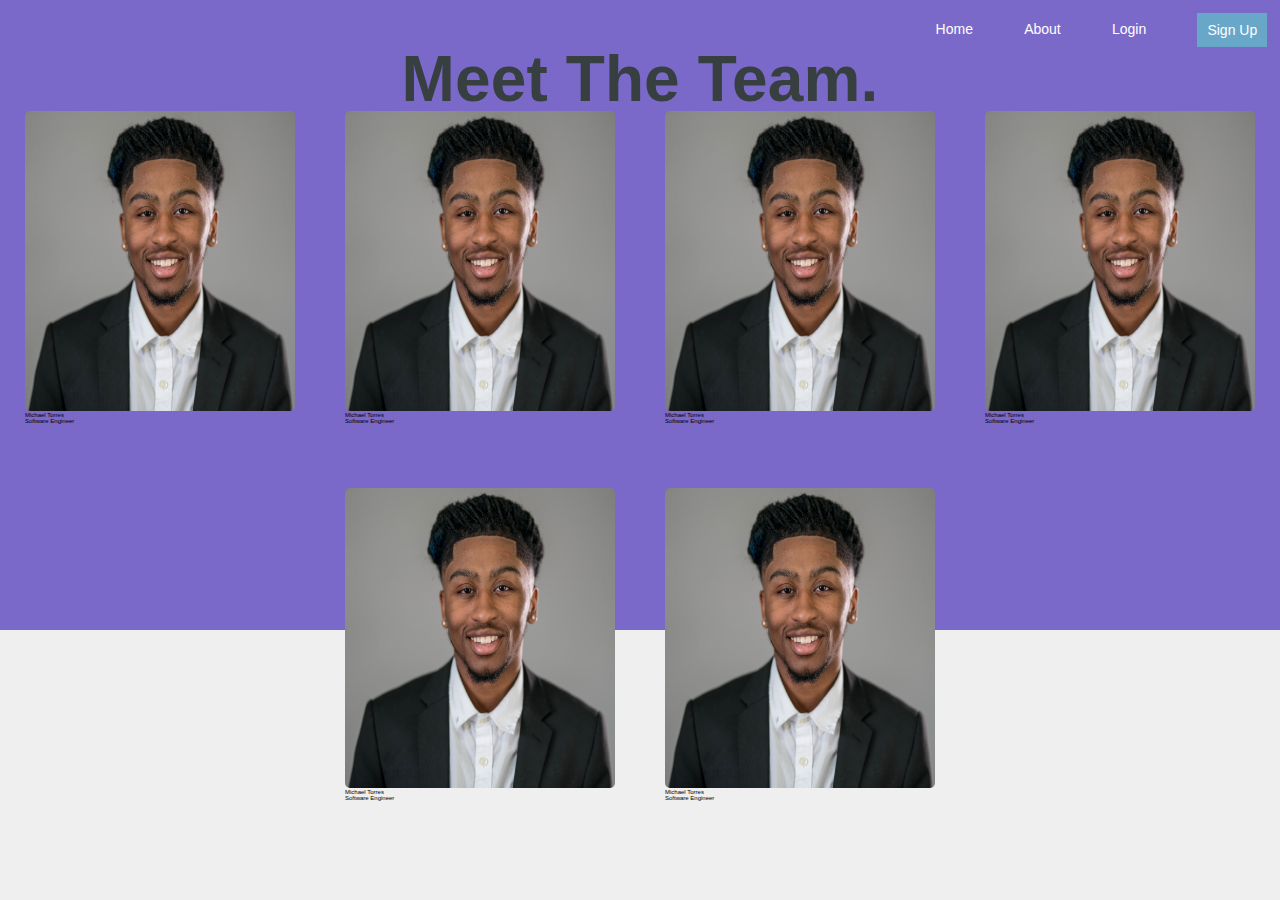
==== about.html @ 739b8d9a "added team images and delted some files" ====
<!DOCTYPE html>
<html lang="en">

<head>
    <meta charset="UTF-8">
    <meta name="viewport" content="width=device-width, initial-scale=1.0">
    <title>Sleep Tracker</title>
    <link rel="stylesheet" href="./css/about.css">
</head>

<body>
    <header>
        <nav>
            <span><i class="fas fa-cloud-moon fa-10x"></i></span>
            <a href="./index.html">Home</a>
            <a href="#">About</a>
            <a href="#">Login</a>
            <a href="#">Sign Up</a>
        </nav>
        <section class="team">
            <h1>Meet The Team.</h1>
            <div class="box-container">
                <div class="row">
                    <div class="team-box">
                        <img src="./imgs/portrait.jpeg" />
                        <div class="hidden">
                            <h2>Michael Torres</h2>
                            <h3>Software Engineer</h3>
                        </div>
                    </div>
                    <div class="team-box">
                        <img src="./imgs/portrait.jpeg" />
                        <div class="hidden">
                            <h2>Michael Torres</h2>
                            <h3>Software Engineer</h3>
                        </div>
                    </div>
                    <div class="team-box">
                        <img src="./imgs/portrait.jpeg" />
                        <div class="hidden">
                            <h2>Michael Torres</h2>
                            <h3>Software Engineer</h3>
                        </div>
                    </div>
                    <div class="team-box">
                        <img src="./imgs/portrait.jpeg" />
                        <div class="hidden">
                            <h2>Michael Torres</h2>
                            <h3>Software Engineer</h3>
                        </div>
                    </div>
                </div>
                <div class="row-2">
                    <div class="team-box">
                        <img src="./imgs/portrait.jpeg" />
                        <div class="hidden">
                            <h2>Michael Torres</h2>
                            <h3>Software Engineer</h3>
                        </div>
                    </div>
                    <div class="team-box">
                        <img src="./imgs/portrait.jpeg" />
                        <div class="hidden">
                            <h2>Michael Torres</h2>
                            <h3>Software Engineer</h3>
                        </div>
                    </div>
                </div>
            </div>
        </section>
    </header>



    <!-- Footer -->
    <!-- <footer>
        <nav>
            <a href="./index.html">Home</a>
            <a href="#">About</a>
            <a href="#">Login</a>
            <a href="#">Sign Up</a>
        </nav>
    </footer> -->
</body>

</html>
---- css/about.css ----
/* Css Reset Starts Here */
  html,
  body,
  div,
  span,
  applet,
  object,
  iframe,
  table,
  caption,
  tbody,
  tfoot,
  thead,
  tr,
  th,
  td,
  del,
  dfn,
  em,
  font,
  img,
  ins,
  kbd,
  q,
  s,
  samp,
  small,
  strike,
  strong,
  sub,
  sup,
  tt,
  var,
  h1,
  h2,
  h3,
  h4,
  h5,
  h6,
  p,
  blockquote,
  pre,
  a,
  abbr,
  acronym,
  address,
  big,
  cite,
  code,
  dl,
  dt,
  dd,
  ol,
  ul,
  li,
  fieldset,
  form,
  label,
  legend {
      vertical-align: baseline;
      font-family: inherit;
      font-weight: inherit;
      font-style: inherit;
      font-size: 62.5%;
      outline: 0;
      padding: 0;
      margin: 0;
      border: 0;
      text-decoration: none;
      /* border: 1px solid black; */
  }

  /* remember to define focus styles! */
  :focus {
      outline: 0;
  }

  body {
      background: white;
      line-height: 1;
      color: black;
  }

  ol,
  ul {
      list-style: none;
  }

  /* tables still need cellspacing="0" in the markup */
  table {
      border-collapse: separate;
      border-spacing: 0;
  }

  caption,
  th,
  td {
      font-weight: normal;
      text-align: left;
  }

  /* remove possible quote marks (") from <q> & <blockquote> */
  blockquote:before,
  blockquote:after,
  q:before,
  q:after {
      content: "";
  }

  blockquote,
  q {
      quotes: """";
  }

  /* Css Reset Ends Here */

  body {
      font-family: 'Mulish', sans-serif;
      background-color: #efefef;
  }

  header {
      margin-bottom: 10%;
      background-color: #7B69C9;
      height: 70vh;
  }

  header nav {
      display: flex;
      justify-content: flex-end;
      padding-top: 1%;
      margin-right: 10%;
      width: 100%;
      color: #24343b;
  }

  header nav span {
      margin-right: 70%;
  }

  header nav a {
      color: white;
      font-size: 1.4rem;
      margin-right: 1%;
      padding-right: 3%;
      padding-top: 0.7%;
  }

  header nav a:last-child {
      padding: 10px;
      background-color: #69A7C9;
      color: white;
  }

  header .team h1 {
      font-weight: bold;
      font-size: 6.4rem;
      /* line-height: 40px; */
      text-align: center;
      letter-spacing: 0.1px;
      color: #373F41;
  }

  header .box-container .row {
      display: flex;
      justify-content: space-around;
  }

  header .box-container .row-2 {
      display: flex;
      justify-content: space-around;
      margin: 5% 25%;
  }

  header .box-container .team-box img {
      height: 300px;
      width: 270px;
      border-radius: 5px;
  }

  /* header .container .team-box .hidden {
        color: white; 
        position: absolute;
        top: 20%;
        left: 6.5%;
        transform: translate(-50%, -50%);
    } */

  /* Footer

        /* footer nav {
            background-color: #353b3e6c;
            width: 100%;
            height: 6vh;
            display: flex;
            justify-content: flex-end;
            margin-top: 30px;
            margin-right: 5%;
        }
    
        footer nav a {
            color: white;
            font-weight: 600;
            font-size: 1.4rem;
            padding-right: 2%;
            padding-top: 1.2%; 
        }
    
    
        footer nav a:last-child {
            background-color: #7B69C9;
            color: white;
            padding: 1.2%;
        }
    
        footer h2 {
            font-size: 2rem;
        } */
  */
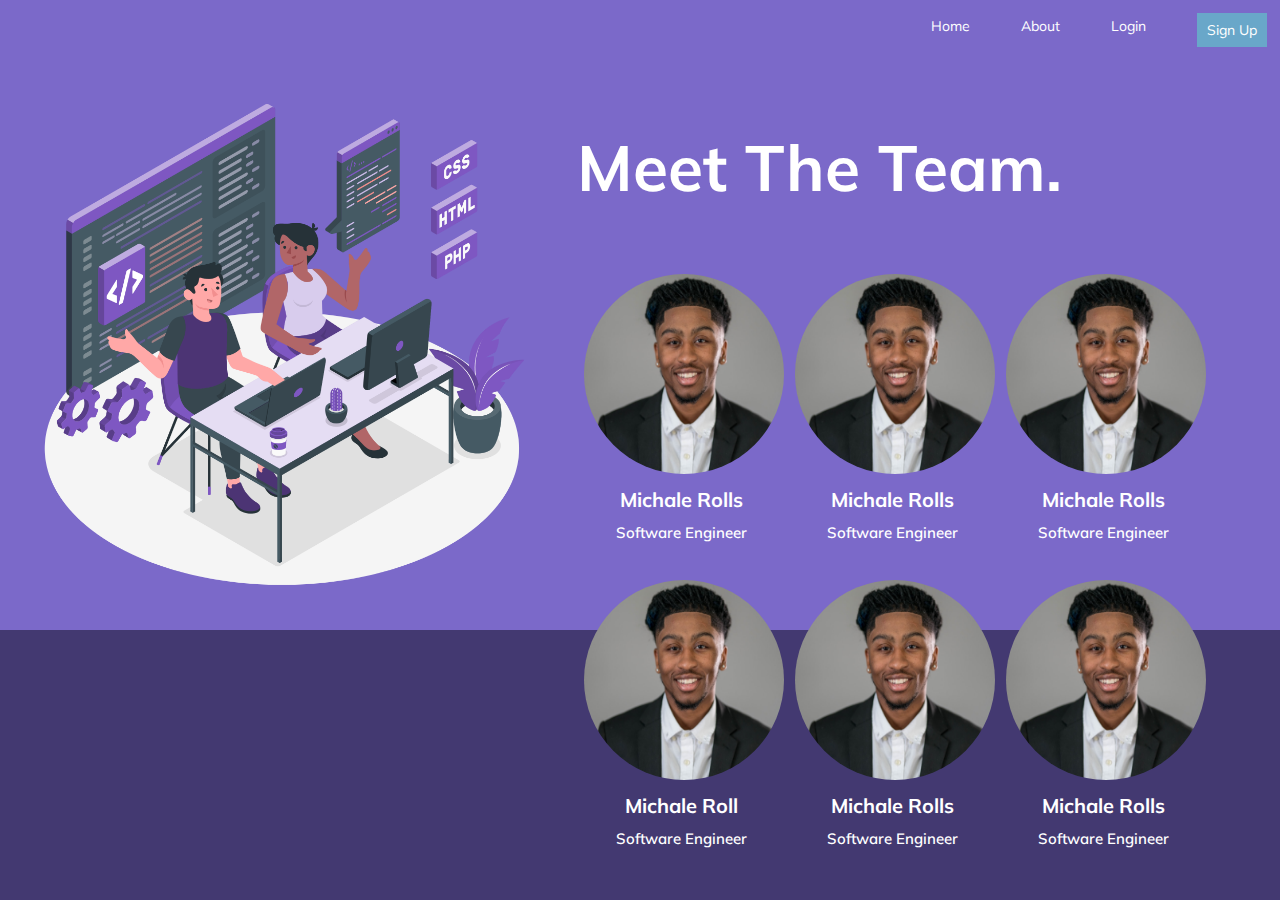
==== commit 8e5ae659: "added responsiveness to home page" ====
--- a/about.html
+++ b/about.html
@@ -5,7 +5,13 @@
     <meta charset="UTF-8">
     <meta name="viewport" content="width=device-width, initial-scale=1.0">
     <title>Sleep Tracker</title>
+    <!-- StyleSheet -->
     <link rel="stylesheet" href="./css/about.css">
+    <!-- Font-Awesome CDN -->
+    <link rel="stylesheet" href="https://use.fontawesome.com/releases/v5.14.0/css/all.css"
+        integrity="sha384-HzLeBuhoNPvSl5KYnjx0BT+WB0QEEqLprO+NBkkk5gbc67FTaL7XIGa2w1L0Xbgc" crossorigin="anonymous">
+    <!-- Fonts -->
+    <link href="https://fonts.googleapis.com/css2?family=Mulish:wght@400;500;600;700&display=swap" rel="stylesheet">
 </head>
 
 <body>
@@ -17,56 +23,41 @@
             <a href="#">Login</a>
             <a href="#">Sign Up</a>
         </nav>
+        <img src="/imgs/Pair programming-amico.png" />
         <section class="team">
             <h1>Meet The Team.</h1>
             <div class="box-container">
-                <div class="row">
                     <div class="team-box">
-                        <img src="./imgs/portrait.jpeg" />
-                        <div class="hidden">
-                            <h2>Michael Torres</h2>
+                        <img src="/imgs/portrait.jpeg">
+                            <h2>Michale Rolls</h2>
                             <h3>Software Engineer</h3>
-                        </div>
                     </div>
                     <div class="team-box">
-                        <img src="./imgs/portrait.jpeg" />
-                        <div class="hidden">
-                            <h2>Michael Torres</h2>
+                        <img src="/imgs/portrait.jpeg">
+                            <h2>Michale Rolls</h2>
                             <h3>Software Engineer</h3>
-                        </div>
                     </div>
                     <div class="team-box">
-                        <img src="./imgs/portrait.jpeg" />
-                        <div class="hidden">
-                            <h2>Michael Torres</h2>
+                        <img src="/imgs/portrait.jpeg">
+                            <h2>Michale Rolls</h2>
                             <h3>Software Engineer</h3>
-                        </div>
                     </div>
                     <div class="team-box">
-                        <img src="./imgs/portrait.jpeg" />
-                        <div class="hidden">
-                            <h2>Michael Torres</h2>
+                        <img src="/imgs/portrait.jpeg">
+                            <h2>Michale Roll</h2>
                             <h3>Software Engineer</h3>
-                        </div>
+                    </div>
+                    <div class="team-box">
+                        <img src="/imgs/portrait.jpeg">
+                            <h2>Michale Rolls</h2>
+                            <h3>Software Engineer</h3>
+                    </div>
+                    <div class="team-box">
+                        <img src="/imgs/portrait.jpeg">
+                            <h2>Michale Rolls</h2>
+                            <h3>Software Engineer</h3>
                     </div>
                 </div>
-                <div class="row-2">
-                    <div class="team-box">
-                        <img src="./imgs/portrait.jpeg" />
-                        <div class="hidden">
-                            <h2>Michael Torres</h2>
-                            <h3>Software Engineer</h3>
-                        </div>
-                    </div>
-                    <div class="team-box">
-                        <img src="./imgs/portrait.jpeg" />
-                        <div class="hidden">
-                            <h2>Michael Torres</h2>
-                            <h3>Software Engineer</h3>
-                        </div>
-                    </div>
-                </div>
-            </div>
         </section>
     </header>
 
--- a/css/about.css
+++ b/css/about.css
@@ -1,219 +1,211 @@
   /* Css Reset Starts Here */
-  html,
-  body,
-  div,
-  span,
-  applet,
-  object,
-  iframe,
-  table,
-  caption,
-  tbody,
-  tfoot,
-  thead,
-  tr,
-  th,
-  td,
-  del,
-  dfn,
-  em,
-  font,
-  img,
-  ins,
-  kbd,
-  q,
-  s,
-  samp,
-  small,
-  strike,
-  strong,
-  sub,
-  sup,
-  tt,
-  var,
-  h1,
-  h2,
-  h3,
-  h4,
-  h5,
-  h6,
-  p,
-  blockquote,
-  pre,
-  a,
-  abbr,
-  acronym,
-  address,
-  big,
-  cite,
-  code,
-  dl,
-  dt,
-  dd,
-  ol,
-  ul,
-  li,
-  fieldset,
-  form,
-  label,
-  legend {
-      vertical-align: baseline;
-      font-family: inherit;
-      font-weight: inherit;
-      font-style: inherit;
-      font-size: 62.5%;
-      outline: 0;
-      padding: 0;
-      margin: 0;
-      border: 0;
-      text-decoration: none;
-      /* border: 1px solid black; */
-  }
-
-  /* remember to define focus styles! */
-  :focus {
-      outline: 0;
-  }
-
-  body {
-      background: white;
-      line-height: 1;
-      color: black;
-  }
-
-  ol,
-  ul {
-      list-style: none;
-  }
-
-  /* tables still need cellspacing="0" in the markup */
-  table {
-      border-collapse: separate;
-      border-spacing: 0;
-  }
-
-  caption,
-  th,
-  td {
-      font-weight: normal;
-      text-align: left;
-  }
-
-  /* remove possible quote marks (") from <q> & <blockquote> */
-  blockquote:before,
-  blockquote:after,
-  q:before,
-  q:after {
-      content: "";
-  }
-
-  blockquote,
-  q {
-      quotes: """";
-  }
-
-  /* Css Reset Ends Here */
-
-  body {
-      font-family: 'Mulish', sans-serif;
-      background-color: #efefef;
-  }
-
-  header {
-      margin-bottom: 10%;
-      background-color: #7B69C9;
-      height: 70vh;
-  }
-
-  header nav {
-      display: flex;
-      justify-content: flex-end;
-      padding-top: 1%;
-      margin-right: 10%;
-      width: 100%;
-      color: #24343b;
-  }
-
-  header nav span {
-      margin-right: 70%;
-  }
-
-  header nav a {
-      color: white;
-      font-size: 1.4rem;
-      margin-right: 1%;
-      padding-right: 3%;
-      padding-top: 0.7%;
-  }
-
-  header nav a:last-child {
-      padding: 10px;
-      background-color: #69A7C9;
-      color: white;
-  }
-
-  header .team h1 {
-      font-weight: bold;
-      font-size: 6.4rem;
-      /* line-height: 40px; */
-      text-align: center;
-      letter-spacing: 0.1px;
-      color: #373F41;
-  }
-
-  header .box-container .row {
-      display: flex;
-      justify-content: space-around;
-  }
-
-  header .box-container .row-2 {
-      display: flex;
-      justify-content: space-around;
-      margin: 5% 25%;
-  }
-
-  header .box-container .team-box img {
-      height: 300px;
-      width: 270px;
-      border-radius: 5px;
-  }
-
-  /* header .container .team-box .hidden {
-        color: white; 
+    html,
+    body,
+    div,
+    span,
+    applet,
+    object,
+    iframe,
+    table,
+    caption,
+    tbody,
+    tfoot,
+    thead,
+    tr,
+    th,
+    td,
+    del,
+    dfn,
+    em,
+    font,
+    img,
+    ins,
+    kbd,
+    q,
+    s,
+    samp,
+    small,
+    strike,
+    strong,
+    sub,
+    sup,
+    tt,
+    var,
+    h1,
+    h2,
+    h3,
+    h4,
+    h5,
+    h6,
+    p,
+    blockquote,
+    pre,
+    a,
+    abbr,
+    acronym,
+    address,
+    big,
+    cite,
+    code,
+    dl,
+    dt,
+    dd,
+    ol,
+    ul,
+    li,
+    fieldset,
+    form,
+    label,
+    legend {
+        vertical-align: baseline;
+        font-family: inherit;
+        font-weight: inherit;
+        font-style: inherit;
+        font-size: 62.5%;
+        outline: 0;
+        padding: 0;
+        margin: 0;
+        border: 0;
+        text-decoration: none;
+        /* border: 1px solid black; */
+    }
+
+    /* remember to define focus styles! */
+    :focus {
+        outline: 0;
+    }
+
+    body {
+        background: white;
+        line-height: 1;
+        color: black;
+    }
+
+    ol,
+    ul {
+        list-style: none;
+    }
+
+    /* tables still need cellspacing="0" in the markup */
+    table {
+        border-collapse: separate;
+        border-spacing: 0;
+    }
+
+    caption,
+    th,
+    td {
+        font-weight: normal;
+        text-align: left;
+    }
+
+    /* remove possible quote marks (") from <q> & <blockquote> */
+    blockquote:before,
+    blockquote:after,
+    q:before,
+    q:after {
+        content: "";
+    }
+
+    blockquote,
+    q {
+        quotes: """";
+    }
+
+    /* Css Reset Ends Here */
+
+    body {
+        font-family: 'Mulish', sans-serif;
+        background-color: #433971;
+        /* background-color: #efefef; */
+        /* background-color: #433971; */
+    }
+
+    header {
+        margin-bottom: 10%;
+        background-color: #7B69C9;
+        height: 70vh;
+    }
+
+    header img {
+        width: 40%;
+        margin-left: 2%;
+        margin-top: 2%;
+    }
+
+    header nav {
+        display: flex;
+        justify-content: flex-end;
+        padding-top: 1%;
+        margin-right: 10%;
+        width: 100%;
+        color: white;
+    }
+    
+    header nav span {
+        margin-right: 70%;
+    }
+
+    header nav a {
+        color: white;
+        font-size: 1.4rem;
+        margin-right: 1%;
+        padding-right: 3%;
+        padding-top: 0.5%; 
+        margin-bottom: 1%; 
+    }
+
+    header nav a:last-child {
+        padding: 10px;
+        background-color: #69A7C9;
+        color: white;
+    }
+
+    header .team h1 {
         position: absolute;
-        top: 20%;
-        left: 6.5%;
-        transform: translate(-50%, -50%);
-    } */
-
-  /* Footer
-
-        /* footer nav {
-            background-color: #353b3e6c;
-            width: 100%;
-            height: 6vh;
-            display: flex;
-            justify-content: flex-end;
-            margin-top: 30px;
-            margin-right: 5%;
-        }
-    
-        footer nav a {
-            color: white;
-            font-weight: 600;
-            font-size: 1.4rem;
-            padding-right: 2%;
-            padding-top: 1.2%; 
-        }
-    
-    
-        footer nav a:last-child {
-            background-color: #7B69C9;
-            color: white;
-            padding: 1.2%;
-        }
-    
-        footer h2 {
-            font-size: 2rem;
-        } */
-  */+        top: 15%;
+        right: 17%;
+        font-weight: bold;
+        font-size: 6.4rem;
+        /* line-height: 40px; */
+        text-align: center;
+        letter-spacing: 0.1px;
+        color: white;
+        /* margin-top: 5%; */
+    }
+
+
+    header .box-container {
+        display: flex;
+        flex-wrap: wrap;
+        position: absolute;
+        left: 45%;
+        top: 30%;
+    }
+
+    header .box-container .team-box {
+        text-align: center;
+        width: 30%;
+        margin-bottom: 5%;
+    }
+
+    header .box-container .team-box h2 {
+        color: white;
+        font-weight: bold;
+        font-size: 2rem;
+        line-height: 50px;
+    }
+
+    header .box-container .team-box h3 {
+        color: white;
+        font-weight: 600;
+        font-size: 1.5rem;
+    }
+
+    header .box-container .team-box img {
+        height: 200px;
+        width: 200px;
+        border-radius: 100px;
+    }
+
+    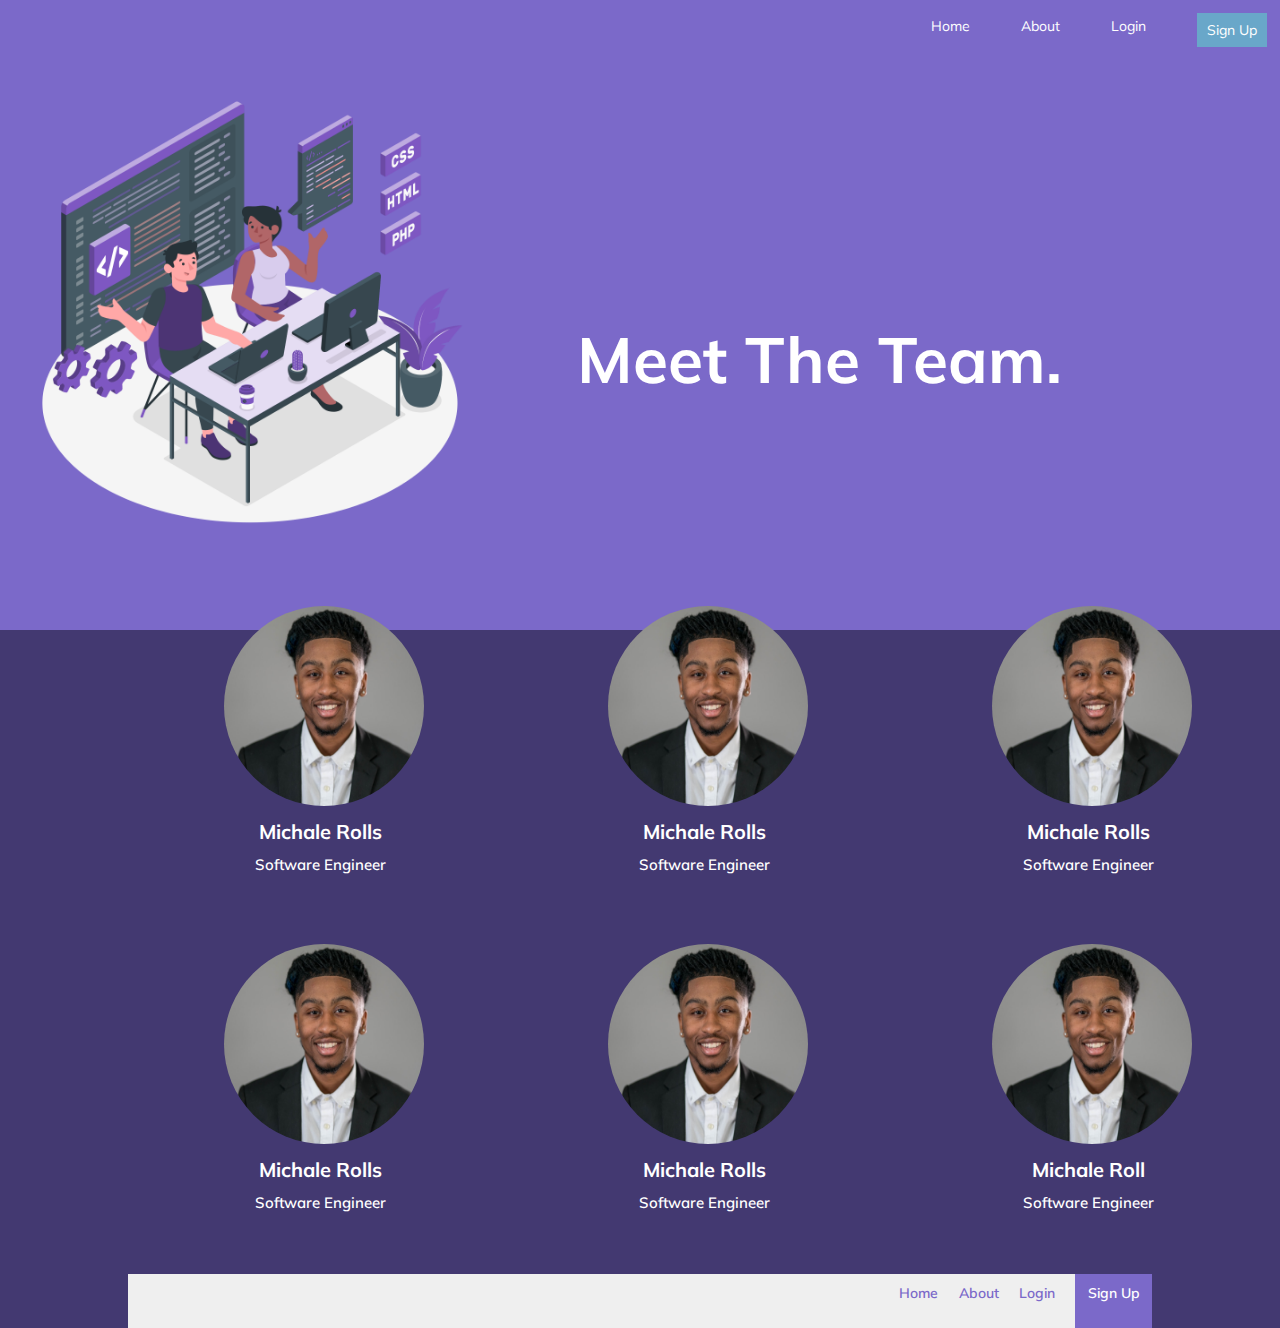
==== commit e6cea4ca: "adjusted images in the about page at max 1024px" ====
--- a/about.html
+++ b/about.html
@@ -23,10 +23,11 @@
             <a href="#">Login</a>
             <a href="#">Sign Up</a>
         </nav>
-        <img src="/imgs/Pair programming-amico.png" />
+        <img src="/imgs/Pair programming-amico.png"/>
+
         <section class="team">
-            <h1>Meet The Team.</h1>
             <div class="box-container">
+                <h1>Meet The Team.</h1>
                     <div class="team-box">
                         <img src="/imgs/portrait.jpeg">
                             <h2>Michale Rolls</h2>
@@ -63,15 +64,15 @@
 
 
 
-    <!-- Footer -->
-    <!-- <footer>
-        <nav>
-            <a href="./index.html">Home</a>
-            <a href="#">About</a>
-            <a href="#">Login</a>
-            <a href="#">Sign Up</a>
-        </nav>
-    </footer> -->
+<!-- Footer -->
+<footer>
+    <nav>
+        <a href="#">Home</a>
+        <a href="./about.html">About</a>
+        <a href="#">Login</a>
+        <a href="#">Sign Up</a>
+    </nav>
+</footer>
 </body>
 
 </html>--- a/css/about.css
+++ b/css/about.css
@@ -117,8 +117,6 @@
     body {
         font-family: 'Mulish', sans-serif;
         background-color: #433971;
-        /* background-color: #efefef; */
-        /* background-color: #433971; */
     }
 
     header {
@@ -128,7 +126,7 @@
     }
 
     header img {
-        width: 40%;
+        width: 35%;
         margin-left: 2%;
         margin-top: 2%;
     }
@@ -167,23 +165,21 @@
         right: 17%;
         font-weight: bold;
         font-size: 6.4rem;
-        /* line-height: 40px; */
         text-align: center;
         letter-spacing: 0.1px;
         color: white;
-        /* margin-top: 5%; */
-    }
-
+    }
 
     header .box-container {
-        display: flex;
-        flex-wrap: wrap;
-        position: absolute;
-        left: 45%;
-        top: 30%;
+        margin-top: 5%;
+    }
+
+    header .box-container h1 {
+        margin-top: 15%;
     }
 
     header .box-container .team-box {
+        float: right;
         text-align: center;
         width: 30%;
         margin-bottom: 5%;
@@ -204,8 +200,75 @@
 
     header .box-container .team-box img {
         height: 200px;
-        width: 200px;
+        width: 200px; 
         border-radius: 100px;
     }
-
-    +    
+    /* Footer */
+
+    footer nav {
+        background-color: #efefef;
+        width: 80%;
+        height: 6vh;
+        display: flex;
+        justify-content: flex-end;
+        margin-right: auto;
+        margin-left: auto;
+    }
+
+    footer nav a {
+        color: #7B69C9;
+        font-weight: 600;
+        font-size: 1.4rem;
+        padding-right: 2%;
+        padding-top: 1.2%;
+    }
+
+    footer nav span {
+        margin-right: 77%;
+        padding: 0.3%;
+        color: #020405;
+    }
+
+    footer nav a:last-child {
+        background-color: #7B69C9;
+        color: white;
+        padding: 1.2%;
+    }
+
+    footer h2 {
+        font-size: 2rem;
+    }
+    
+    @media (max-width: 1024px){
+        
+        header nav {
+            padding-top: 1.5%;
+        }
+
+
+        header nav span {
+            margin-right: 55%;
+        }
+
+        header nav a {
+            padding-top: 1%;
+        }
+
+        header .box-container {
+            margin-top: 11%;
+            margin-right: 10%;
+            margin-left: 10%;
+        }
+
+        header .box-container h1 {
+            margin-top: 20%;
+            margin-right: -13%;
+        }
+    
+        header .box-container .team-box {
+            text-align: center;
+            width: 50%;
+        }
+    
+    }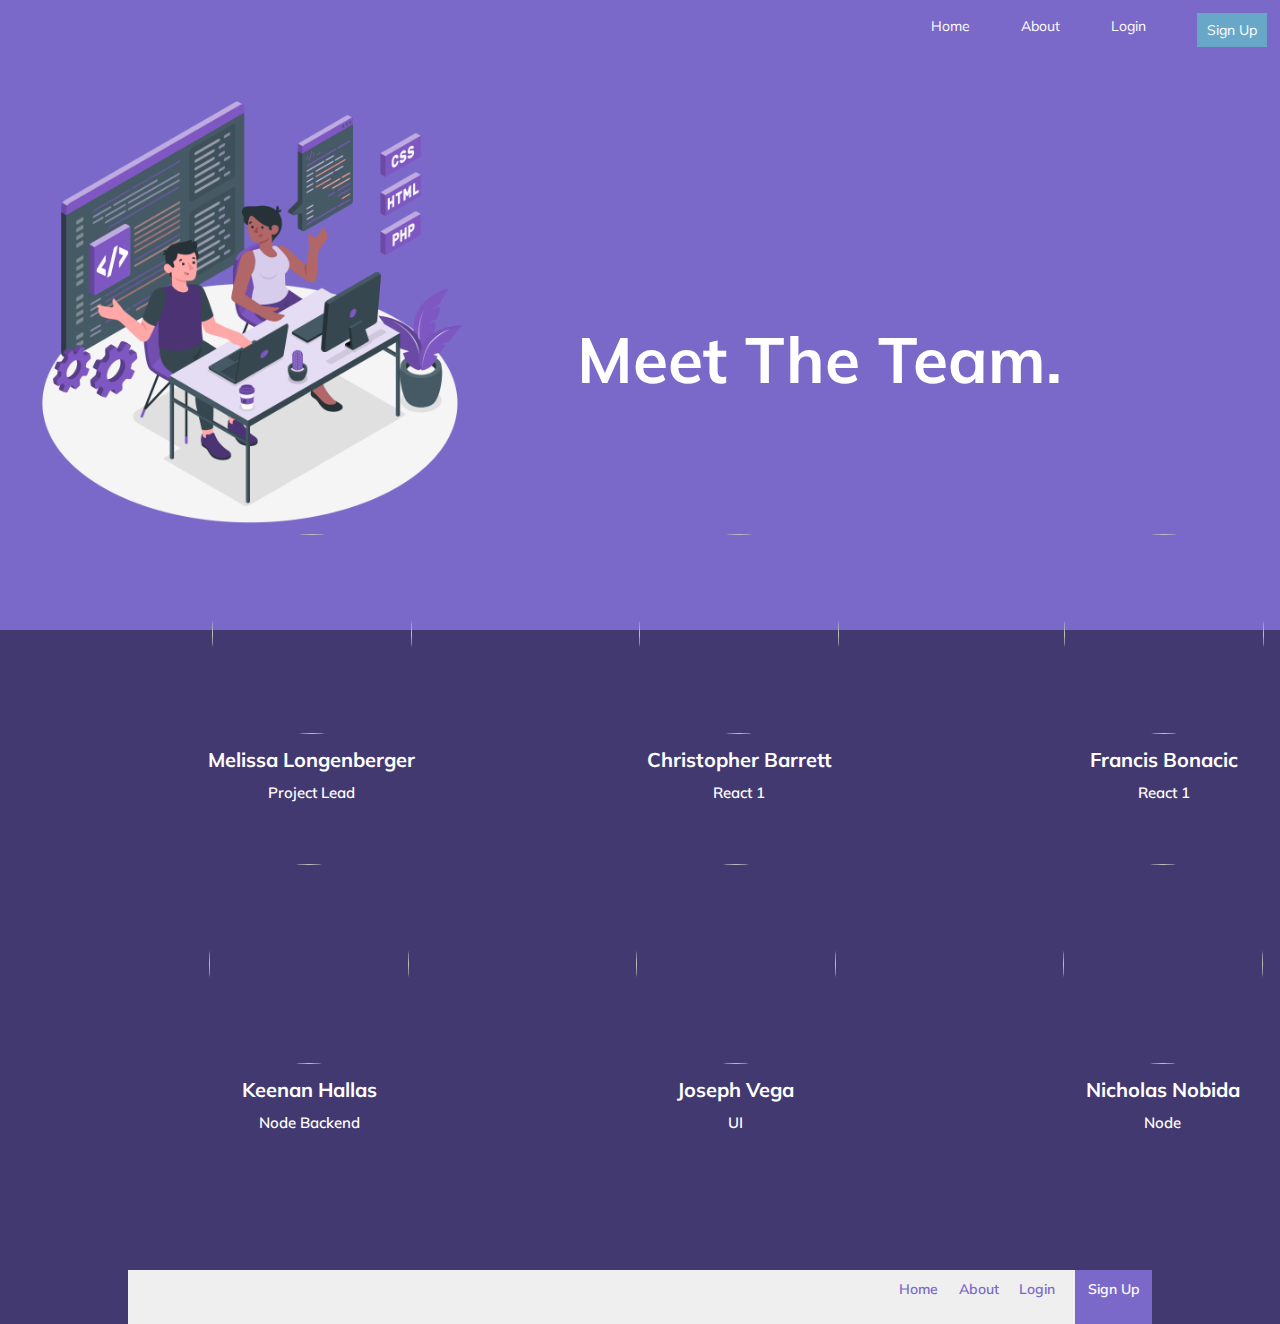
==== commit 0e065ea4: "fixed responsive issues" ====
--- a/about.html
+++ b/about.html
@@ -19,58 +19,57 @@
         <nav>
             <span><i class="fas fa-cloud-moon fa-10x"></i></span>
             <a href="./index.html">Home</a>
-            <a href="#">About</a>
-            <a href="#">Login</a>
-            <a href="#">Sign Up</a>
+            <a href="./about.html">About</a>
+            <a href="https://react-dusky.vercel.app/">Login</a>
+            <a href="https://react-dusky.vercel.app/signup">Sign Up</a>
         </nav>
-        <img src="/imgs/Pair programming-amico.png"/>
-
+        <div class="cover">
+            <img src="/imgs/Pair programming-amico.png"/>
+        </div>
         <section class="team">
             <div class="box-container">
                 <h1>Meet The Team.</h1>
                     <div class="team-box">
-                        <img src="/imgs/portrait.jpeg">
-                            <h2>Michale Rolls</h2>
-                            <h3>Software Engineer</h3>
+                        <img src="https://ca.slack-edge.com/ESZCHB482-W012JHY078S-3a5262eaf80d-512">
+                            <h2>Melissa Longenberger</h2>
+                            <h3>Project Lead </h3>
                     </div>
                     <div class="team-box">
-                        <img src="/imgs/portrait.jpeg">
-                            <h2>Michale Rolls</h2>
-                            <h3>Software Engineer</h3>
+                        <img src="https://ca.slack-edge.com/ESZCHB482-W018C45469W-db283dbaa58a-512">
+                            <h2>Christopher Barrett</h2>
+                            <h3>React 1</h3>
                     </div>
                     <div class="team-box">
-                        <img src="/imgs/portrait.jpeg">
-                            <h2>Michale Rolls</h2>
-                            <h3>Software Engineer</h3>
+                        <img src="https://ca.slack-edge.com/ESZCHB482-W015QHDEYR0-5654b1bc08c4-512">
+                            <h2>Francis Bonacic</h2>
+                            <h3>React 1</h3>
                     </div>
                     <div class="team-box">
-                        <img src="/imgs/portrait.jpeg">
-                            <h2>Michale Roll</h2>
-                            <h3>Software Engineer</h3>
+                        <img src="https://ca.slack-edge.com/ESZCHB482-W0123RRKT4P-4104858c2d5f-512">
+                            <h2>Keenan Hallas</h2>
+                            <h3>Node Backend</h3>
                     </div>
                     <div class="team-box">
-                        <img src="/imgs/portrait.jpeg">
-                            <h2>Michale Rolls</h2>
-                            <h3>Software Engineer</h3>
+                        <img src="https://ca.slack-edge.com/ESZCHB482-W0196UMAH8D-2a4b2bb48c74-512">
+                            <h2>Joseph Vega</h2>
+                            <h3>UI</h3>
                     </div>
                     <div class="team-box">
-                        <img src="/imgs/portrait.jpeg">
-                            <h2>Michale Rolls</h2>
-                            <h3>Software Engineer</h3>
+                        <img src="https://ca.slack-edge.com/ESZCHB482-W012JHZ7J02-18161f75373b-512">
+                            <h2>Nicholas Nobida </h2>
+                            <h3>Node</h3>
                     </div>
                 </div>
         </section>
     </header>
 
-
-
 <!-- Footer -->
 <footer>
     <nav>
-        <a href="#">Home</a>
+        <a href="./about.html">Home</a>
         <a href="./about.html">About</a>
-        <a href="#">Login</a>
-        <a href="#">Sign Up</a>
+        <a href="https://react-dusky.vercel.app/">Login</a>
+        <a href="https://react-dusky.vercel.app/signup">Sign Up</a>
     </nav>
 </footer>
 </body>
--- a/css/about.css
+++ b/css/about.css
@@ -120,12 +120,12 @@
     }
 
     header {
-        margin-bottom: 10%;
+        margin-bottom: 50%;
         background-color: #7B69C9;
         height: 70vh;
     }
 
-    header img {
+    .cover img {
         width: 35%;
         margin-left: 2%;
         margin-top: 2%;
@@ -171,17 +171,19 @@
     }
 
     header .box-container {
-        margin-top: 5%;
+        display: flex;
+        justify-content: space-around;
+        flex-wrap: wrap;
     }
 
     header .box-container h1 {
         margin-top: 15%;
+        text-align: center;
     }
 
     header .box-container .team-box {
-        float: right;
         text-align: center;
-        width: 30%;
+        margin-left: 15%;
         margin-bottom: 5%;
     }
 
@@ -239,9 +241,13 @@
     footer h2 {
         font-size: 2rem;
     }
-    
+
     @media (max-width: 1024px){
         
+        header {
+            margin-bottom: 100%;
+        }
+
         header nav {
             padding-top: 1.5%;
         }
@@ -268,7 +274,118 @@
     
         header .box-container .team-box {
             text-align: center;
-            width: 50%;
+            margin-left: 10%;
+            margin-bottom: 5%;
+        }
+    }
+
+    @media (max-width: 800px){
+        
+        header {
+            margin-bottom: 170%;
+        }
+
+        header nav {
+            flex-direction: column;
+            text-align: center;
+            padding-top: 1.5%;
+        }
+
+
+        header nav span {
+            display: none;
+        }
+
+        header nav a {
+            padding-top: 1%;
+        }
+        
+        .cover img {
+            width: 60%;
+            margin-left: 20%;
+            margin-top: 5%;
+        }
+
+        header .box-container {
+            margin-top: 40%;
+            margin-left: auto;
+            margin-right: auto;
+            margin-bottom: 20%;
+        }
+
+        header .box-container h1 {
+            margin-top: 80%;
+            font-size: 4rem;
+            margin-left: auto;
+            margin-right: auto; 
+            width: 63%;
+        }
+
+        header .box-container .team-box {
+            text-align: center;
+            margin-left: 5%;
+            margin-right: 5%;
+            margin-bottom: 5%;
+        }
+
+        header .box-container .team-box img {
+            height: 150px;
+            width: 150px; 
+            border-radius: 100px;
+        }
+    }
+
+    @media (max-width: 500px){
+    
+        header {
+            margin-bottom: 450%;
+        }
+
+        header nav {
+            padding-top: 1.5%;
+        }
+
+
+        header nav span {
+            margin-right: 55%;
+        }
+
+        header nav a {
+            padding-top: 1%;
+        }
+
+        header .box-container {
+            margin-top: 66%;
+            margin-right: 1%;
+            margin-left: 1%;
+        }
+
+        header .box-container h1 {
+            margin-top: 100%;
+            margin-right: auto;
+            margin-left: auto;
+            width: 60%;
+        }
+    
+        header .box-container .team-box {
+            margin-left: 10%;
+            margin-bottom: 5%;
+            width: 40%;
+        }
+
+        header .box-container .team-box img {
+            height: 150px;
+            width: 150px; 
+            border-radius: 100px;
+        }
+
+        header .box-container .team-box h2 {
+            font-size: 1.2rem;
+            line-height: 50px;
+        }
+    
+        header .box-container .team-box h3 {
+            font-size: 1rem;
         }
     
     }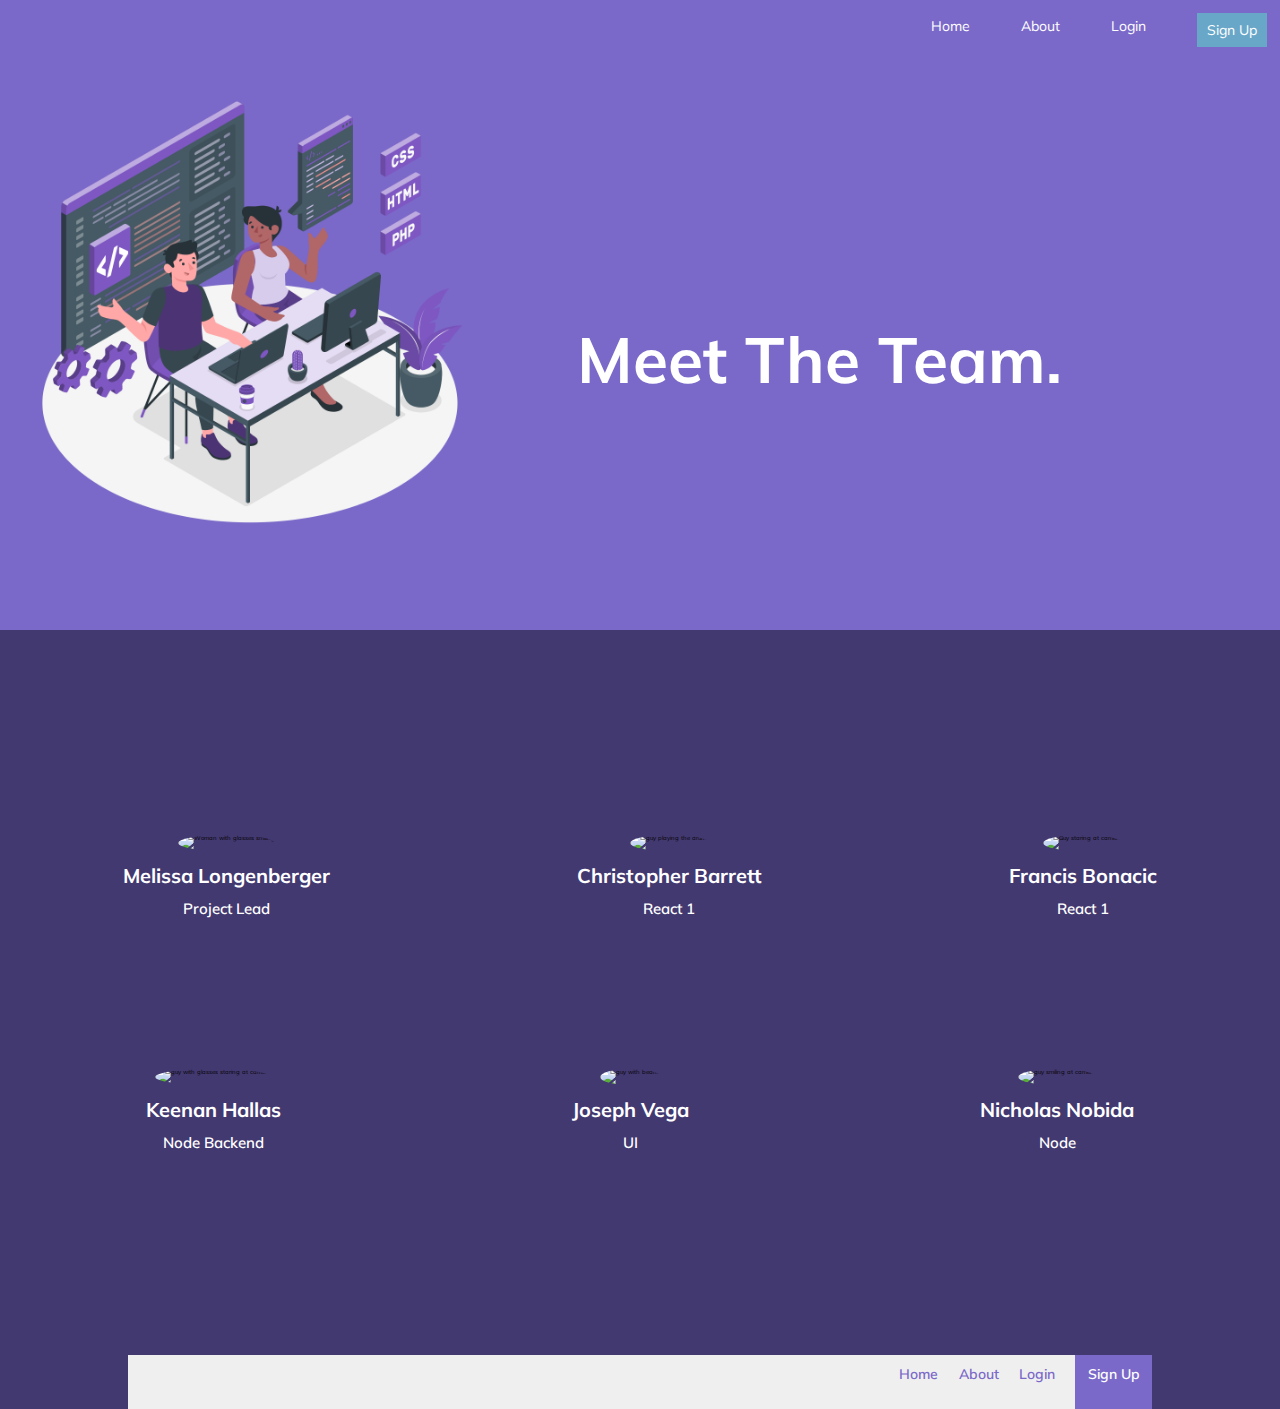
==== commit 84ae0b67: "completed respnsive design for breakpoint 1024px, 800px, 500px" ====
--- a/about.html
+++ b/about.html
@@ -20,58 +20,65 @@
             <span><i class="fas fa-cloud-moon fa-10x"></i></span>
             <a href="./index.html">Home</a>
             <a href="./about.html">About</a>
+            <a href="https://react-dusky.vercel.app/" alt="Guy Sleeping In Bed">Login</a>
+            <a href="https://react-dusky.vercel.app/signup">Sign Up</a>
+        </nav>
+        <div class="cover">
+            <img src="/imgs/Pair programming-amico.png" class="Bat Sleeping on a trea branch next to the moon" />
+        </div>
+    </header>
+
+    <!-- Team Section -->
+
+    <section class="team">
+        <div class="box-container">
+            <h1>Meet The Team.</h1>
+            <div class="team-box">
+                <img src="https://ca.slack-edge.com/ESZCHB482-W012JHY078S-3a5262eaf80d-512"
+                    alt="Woman  with glasses smiling">
+                <h2>Melissa Longenberger</h2>
+                <h3>Project Lead </h3>
+            </div>
+            <div class="team-box">
+                <img src="https://ca.slack-edge.com/ESZCHB482-W018C45469W-db283dbaa58a-512"
+                    alt="guy playing the drums" />
+                <h2>Christopher Barrett</h2>
+                <h3>React 1</h3>
+            </div>
+            <div class="team-box">
+                <img src="https://ca.slack-edge.com/ESZCHB482-W015QHDEYR0-5654b1bc08c4-512"
+                    alt="Guy staring at camera" />
+                <h2>Francis Bonacic</h2>
+                <h3>React 1</h3>
+            </div>
+            <div class="team-box">
+                <img src="https://ca.slack-edge.com/ESZCHB482-W0123RRKT4P-4104858c2d5f-512"
+                    alt="guy with glasses staring at camera" />
+                <h2>Keenan Hallas</h2>
+                <h3>Node Backend</h3>
+            </div>
+            <div class="team-box">
+                <img src="https://ca.slack-edge.com/ESZCHB482-W0196UMAH8D-2a4b2bb48c74-512" alt="guy with beanie" />
+                <h2>Joseph Vega</h2>
+                <h3>UI</h3>
+            </div>
+            <div class="team-box">
+                <img src="https://ca.slack-edge.com/ESZCHB482-W012JHZ7J02-18161f75373b-512"
+                    alt="guy smiling at camera" />
+                <h2>Nicholas Nobida </h2>
+                <h3>Node</h3>
+            </div>
+        </div>
+    </section>
+    <!-- Footer -->
+    <footer>
+        <nav>
+            <a href="./index.html">Home</a>
+            <a href="./about.html">About</a>
             <a href="https://react-dusky.vercel.app/">Login</a>
             <a href="https://react-dusky.vercel.app/signup">Sign Up</a>
         </nav>
-        <div class="cover">
-            <img src="/imgs/Pair programming-amico.png"/>
-        </div>
-        <section class="team">
-            <div class="box-container">
-                <h1>Meet The Team.</h1>
-                    <div class="team-box">
-                        <img src="https://ca.slack-edge.com/ESZCHB482-W012JHY078S-3a5262eaf80d-512">
-                            <h2>Melissa Longenberger</h2>
-                            <h3>Project Lead </h3>
-                    </div>
-                    <div class="team-box">
-                        <img src="https://ca.slack-edge.com/ESZCHB482-W018C45469W-db283dbaa58a-512">
-                            <h2>Christopher Barrett</h2>
-                            <h3>React 1</h3>
-                    </div>
-                    <div class="team-box">
-                        <img src="https://ca.slack-edge.com/ESZCHB482-W015QHDEYR0-5654b1bc08c4-512">
-                            <h2>Francis Bonacic</h2>
-                            <h3>React 1</h3>
-                    </div>
-                    <div class="team-box">
-                        <img src="https://ca.slack-edge.com/ESZCHB482-W0123RRKT4P-4104858c2d5f-512">
-                            <h2>Keenan Hallas</h2>
-                            <h3>Node Backend</h3>
-                    </div>
-                    <div class="team-box">
-                        <img src="https://ca.slack-edge.com/ESZCHB482-W0196UMAH8D-2a4b2bb48c74-512">
-                            <h2>Joseph Vega</h2>
-                            <h3>UI</h3>
-                    </div>
-                    <div class="team-box">
-                        <img src="https://ca.slack-edge.com/ESZCHB482-W012JHZ7J02-18161f75373b-512">
-                            <h2>Nicholas Nobida </h2>
-                            <h3>Node</h3>
-                    </div>
-                </div>
-        </section>
-    </header>
-
-<!-- Footer -->
-<footer>
-    <nav>
-        <a href="./about.html">Home</a>
-        <a href="./about.html">About</a>
-        <a href="https://react-dusky.vercel.app/">Login</a>
-        <a href="https://react-dusky.vercel.app/signup">Sign Up</a>
-    </nav>
-</footer>
+    </footer>
 </body>
 
 </html>--- a/css/about.css
+++ b/css/about.css
@@ -120,46 +120,45 @@
     }
 
     header {
-        margin-bottom: 50%;
+        margin-bottom: 10%;
         background-color: #7B69C9;
         height: 70vh;
     }
 
-    .cover img {
-        width: 35%;
-        margin-left: 2%;
-        margin-top: 2%;
-    }
-
     header nav {
-        display: flex;
-        justify-content: flex-end;
-        padding-top: 1%;
-        margin-right: 10%;
-        width: 100%;
-        color: white;
-    }
-    
-    header nav span {
-        margin-right: 70%;
-    }
-
-    header nav a {
-        color: white;
-        font-size: 1.4rem;
-        margin-right: 1%;
-        padding-right: 3%;
-        padding-top: 0.5%; 
-        margin-bottom: 1%; 
-    }
-
-    header nav a:last-child {
-        padding: 10px;
-        background-color: #69A7C9;
-        color: white;
-    }
-
-    header .team h1 {
+            display: flex;
+            justify-content: flex-end;
+            padding-top: 1%;
+            margin-right: 10%;
+            width: 100%;
+            color: white;
+        }
+        
+        header nav span {
+            margin-right: 70%;
+        }
+
+        header nav a {
+            color: white;
+            font-size: 1.4rem;
+            margin-right: 1%;
+            padding-right: 3%;
+            padding-top: 0.5%; 
+            margin-bottom: 1%; 
+        }
+
+        header nav a:last-child {
+            padding: 10px;
+            background-color: #69A7C9;
+            color: white;
+        }
+        header .cover img {
+            width: 35%;
+            margin-left: 2%;
+            margin-top: 2%;
+        }
+
+    .team h1 {
         position: absolute;
         top: 15%;
         right: 17%;
@@ -170,40 +169,39 @@
         color: white;
     }
 
-    header .box-container {
+    .team .box-container {
         display: flex;
+        flex-wrap: wrap;
         justify-content: space-around;
-        flex-wrap: wrap;
-    }
-
-    header .box-container h1 {
+    }
+
+    .team .box-container .team-box {
+        text-align: center;
+        padding: 6%;
+    }
+
+    .team .box-container .team-box img {
+        height: 250px;
+        width: 250px; 
+        border-radius: 100%;
+    } 
+
+    .team .box-container h1 {
         margin-top: 15%;
         text-align: center;
     }
 
-    header .box-container .team-box {
-        text-align: center;
-        margin-left: 15%;
-        margin-bottom: 5%;
-    }
-
-    header .box-container .team-box h2 {
+    .team .box-container .team-box h2 {
         color: white;
         font-weight: bold;
         font-size: 2rem;
         line-height: 50px;
     }
 
-    header .box-container .team-box h3 {
+    .team .box-container .team-box h3 {
         color: white;
         font-weight: 600;
         font-size: 1.5rem;
-    }
-
-    header .box-container .team-box img {
-        height: 200px;
-        width: 200px; 
-        border-radius: 100px;
     }
     
     /* Footer */
@@ -216,6 +214,7 @@
         justify-content: flex-end;
         margin-right: auto;
         margin-left: auto;
+        margin-top: 10%;
     }
 
     footer nav a {
@@ -240,152 +239,120 @@
 
     footer h2 {
         font-size: 2rem;
-    }
-
-    @media (max-width: 1024px){
-        
-        header {
-            margin-bottom: 100%;
-        }
-
-        header nav {
-            padding-top: 1.5%;
-        }
-
-
-        header nav span {
-            margin-right: 55%;
-        }
-
-        header nav a {
-            padding-top: 1%;
-        }
-
-        header .box-container {
-            margin-top: 11%;
-            margin-right: 10%;
-            margin-left: 10%;
-        }
-
-        header .box-container h1 {
-            margin-top: 20%;
-            margin-right: -13%;
+        }
+
+        @media (max-width: 1024px){
+            
+            header nav span {
+                margin-right: 55%;
+            }
+        
+            header nav a {
+                padding-top: 0.9%; 
+            }
+        
+            header .cover img{
+                margin-left: 25%; 
+                width: 50%;
+            }
+
+            .team .box-container {
+                padding-top: 10%;
+            }
+
+            .team .box-container h1{
+                margin-top: 50%;
+                width: 60%; 
+                margin-right: auto;
+                margin-left: auto;
+            }
+
+               /* Footer */
+
+            footer nav a {
+                padding-top: 1.9%;
+            }
+
+            footer nav a:last-child {
+                padding: 2%;
+            }
+        }
+
+        @media (max-width: 800px){
+            
+            header nav a {
+                padding-top: 2%;
+            }
+
+            header nav span {
+                display: none;
+            }
+        
+            header .cover img{
+                margin-left: 11%; 
+                width: 80%;
+            }
+
+            .team .box-container h1{
+                font-size: 3.9rem; 
+                margin-top: 81%;   
+            }
+
+            .team .box-container .team-box {
+                padding-top: 20%;
+            }
+
+               /* Footer */
+
+            footer nav a {
+                padding-top: 2.5%;
+            }
+
+            footer nav a:last-child {
+                padding-top: 2.5%;
+            }
         }
     
-        header .box-container .team-box {
-            text-align: center;
-            margin-left: 10%;
-            margin-bottom: 5%;
-        }
-    }
-
-    @media (max-width: 800px){
-        
-        header {
-            margin-bottom: 170%;
-        }
-
-        header nav {
-            flex-direction: column;
-            text-align: center;
-            padding-top: 1.5%;
-        }
-
-
-        header nav span {
-            display: none;
-        }
-
-        header nav a {
-            padding-top: 1%;
-        }
-        
-        .cover img {
-            width: 60%;
-            margin-left: 20%;
-            margin-top: 5%;
-        }
-
-        header .box-container {
-            margin-top: 40%;
-            margin-left: auto;
-            margin-right: auto;
-            margin-bottom: 20%;
-        }
-
-        header .box-container h1 {
-            margin-top: 80%;
-            font-size: 4rem;
-            margin-left: auto;
-            margin-right: auto; 
-            width: 63%;
-        }
-
-        header .box-container .team-box {
-            text-align: center;
-            margin-left: 5%;
-            margin-right: 5%;
-            margin-bottom: 5%;
-        }
-
-        header .box-container .team-box img {
-            height: 150px;
-            width: 150px; 
-            border-radius: 100px;
-        }
-    }
-
-    @media (max-width: 500px){
+        @media (max-width: 500px){
+            
+            header {
+                height: 55vh;
+            }
+
+            header nav a {
+                padding-top: 2%;
+            }
+
+            header nav span {
+                display: none;
+            }
+        
+            header .cover img{
+                margin-left: 11%; 
+                width: 80%;
+            }
+
+            .team .box-container h1{
+                font-size: 2.5rem; 
+                margin-top: 93%;   
+            }
+
+            .team .box-container .team-box h2 {
+                font-size: 1.8rem;
+            }
+
+            .team .box-container .team-box h3 {
+                font-size: 1.5rem;
+            }
+
+               /* Footer */
+
+            footer nav a {
+                padding-top: 4%;
+            }
+
+            footer nav a:last-child {
+                padding-top: 4%;
+            }
+        }
     
-        header {
-            margin-bottom: 450%;
-        }
-
-        header nav {
-            padding-top: 1.5%;
-        }
-
-
-        header nav span {
-            margin-right: 55%;
-        }
-
-        header nav a {
-            padding-top: 1%;
-        }
-
-        header .box-container {
-            margin-top: 66%;
-            margin-right: 1%;
-            margin-left: 1%;
-        }
-
-        header .box-container h1 {
-            margin-top: 100%;
-            margin-right: auto;
-            margin-left: auto;
-            width: 60%;
-        }
-    
-        header .box-container .team-box {
-            margin-left: 10%;
-            margin-bottom: 5%;
-            width: 40%;
-        }
-
-        header .box-container .team-box img {
-            height: 150px;
-            width: 150px; 
-            border-radius: 100px;
-        }
-
-        header .box-container .team-box h2 {
-            font-size: 1.2rem;
-            line-height: 50px;
-        }
-    
-        header .box-container .team-box h3 {
-            font-size: 1rem;
-        }
-    
-    }